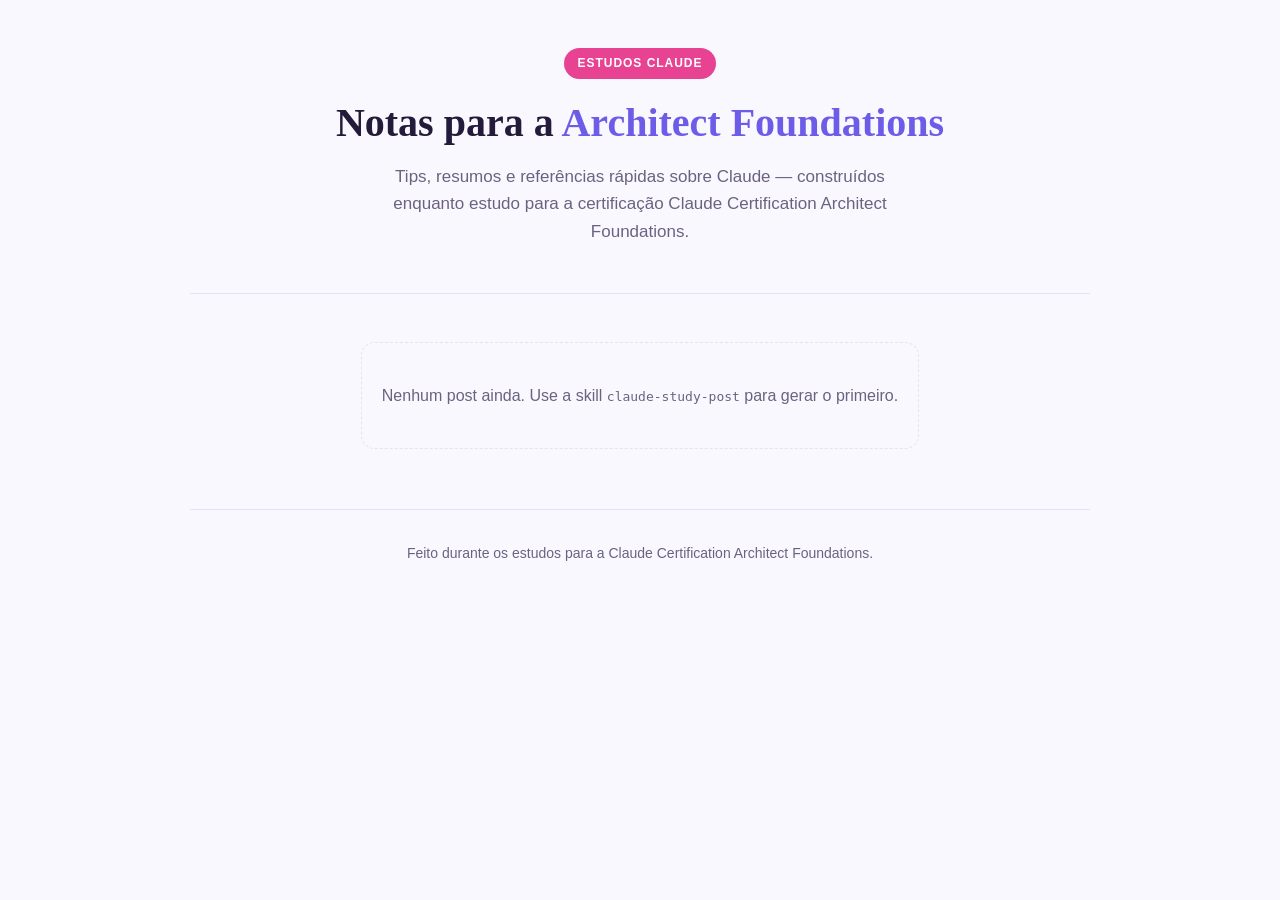
==== docs/index.html @ 21ae0b16 "📄 Add index.html to docs root for Pages" ====
<!DOCTYPE html>
<html lang="pt-BR">
<head>
  <meta charset="UTF-8">
  <meta name="viewport" content="width=device-width, initial-scale=1.0">
  <title>Estudos Claude — Notas para a certificação Architect Foundations</title>
  <meta name="description" content="Tips e resumos de estudo para a certificação Claude Certification Architect Foundations.">
  <link rel="stylesheet" href="assets/style.css">
</head>
<body>

  <div class="hero">
    <span class="tag">Estudos Claude</span>
    <h1>Notas para a <span>Architect Foundations</span></h1>
    <p class="subtitle">
      Tips, resumos e referências rápidas sobre Claude — construídos enquanto estudo para a
      certificação Claude Certification Architect Foundations.
    </p>
  </div>

  <hr class="divider">

  <div class="posts-wrap">
    <!-- POST_CARDS_START -->
    <div class="empty-state">
      Nenhum post ainda. Use a skill <code>claude-study-post</code> para gerar o primeiro.
    </div>
    <!-- POST_CARDS_END -->
  </div>

  <div class="footer">
    Feito durante os estudos para a Claude Certification Architect Foundations.
  </div>

</body>
</html>
---- docs/assets/style.css ----
/* ==========================================================================
   BRAND THEME — Pink / Purple / Blue
   DO NOT change these variables without checking every post that uses them.
   ========================================================================== */
:root {
  --pink: #e84393;
  --pink-dark: #a8296b;
  --purple: #6c5ce7;
  --purple-dark: #4834a8;
  --blue: #4a6cf7;
  --blue-dark: #2c46b0;
  --cream: #faf8ff;
  --card: #ffffff;
  --ink: #241b3a;
  --ink-soft: #6b6280;
  --border: #e7e1f5;
}

* {
  margin: 0;
  padding: 0;
  box-sizing: border-box;
}

body {
  background: var(--cream);
  font-family: -apple-system, BlinkMacSystemFont, "Segoe UI", Inter, sans-serif;
  color: var(--ink);
  padding: 48px 20px 80px;
  line-height: 1.6;
}

a {
  color: var(--purple);
}

/* ---- Hero ---- */
.hero {
  max-width: 720px;
  margin: 0 auto 40px;
  text-align: center;
}

.hero .tag {
  display: inline-block;
  background: var(--pink);
  color: #fff;
  font-size: 12px;
  font-weight: 700;
  letter-spacing: 0.08em;
  text-transform: uppercase;
  padding: 6px 14px;
  border-radius: 999px;
  margin-bottom: 20px;
}

.hero h1 {
  font-family: Georgia, "Times New Roman", serif;
  font-size: 40px;
  line-height: 1.2;
  margin-bottom: 16px;
}

.hero h1 span {
  color: var(--purple);
}

.hero p.subtitle {
  color: var(--ink-soft);
  font-size: 17px;
  max-width: 560px;
  margin: 0 auto 20px;
}

.hero .meta-row {
  display: flex;
  justify-content: center;
  gap: 10px;
  color: var(--ink-soft);
  font-size: 14px;
}

.hero .meta-row .dot::before {
  content: "•";
  margin: 0 4px;
}

/* ---- Divider ---- */
.divider {
  max-width: 900px;
  margin: 48px auto;
  border: none;
  border-top: 1px solid var(--border);
}

/* ---- Section label ---- */
.section-label {
  max-width: 900px;
  margin: 0 auto 24px;
  display: flex;
  align-items: center;
  gap: 14px;
}

.section-label .icon-box {
  width: 44px;
  height: 44px;
  border-radius: 12px;
  background: linear-gradient(135deg, var(--pink), var(--purple));
  display: flex;
  align-items: center;
  justify-content: center;
  font-size: 22px;
  flex-shrink: 0;
}

.section-label h2 {
  font-family: Georgia, "Times New Roman", serif;
  font-size: 24px;
}

.section-label .subtitle {
  color: var(--ink-soft);
  font-size: 14px;
}

/* ---- Card grid ---- */
.card-grid {
  max-width: 900px;
  margin: 0 auto 20px;
  display: grid;
  gap: 16px;
}

.card-grid.cols-1 { grid-template-columns: 1fr; }
.card-grid.cols-2 { grid-template-columns: repeat(2, 1fr); }
.card-grid.cols-3 { grid-template-columns: repeat(3, 1fr); }

@media (max-width: 720px) {
  .card-grid.cols-2,
  .card-grid.cols-3 { grid-template-columns: 1fr; }
}

.card {
  background: var(--card);
  border: 1px solid var(--border);
  border-radius: 14px;
  padding: 22px;
}

.card .icon {
  font-size: 22px;
  margin-bottom: 10px;
  display: block;
}

.card h3 {
  font-size: 17px;
  margin-bottom: 8px;
}

.card p, .card ul {
  color: var(--ink-soft);
  font-size: 14.5px;
}

.card ul {
  padding-left: 18px;
}

.card ol.steps {
  padding-left: 18px;
  color: var(--ink-soft);
  font-size: 14.5px;
}

.card ol.steps li {
  margin-bottom: 6px;
}

.card.dark-card {
  background: linear-gradient(135deg, var(--purple), var(--blue));
  color: #fff;
  border: none;
}

.card.dark-card p, .card.dark-card ul, .card.dark-card h3 {
  color: #fff;
}

.card.callout {
  border-left: 4px solid var(--pink);
  background: #fff5fa;
}

.card.code-card {
  background: var(--ink);
}

/* ---- Code blocks ---- */
.code-block {
  background: var(--ink);
  color: #f1eefc;
  border-radius: 10px;
  padding: 16px;
  font-family: "SFMono-Regular", Consolas, "Liberation Mono", Menlo, monospace;
  font-size: 13px;
  overflow-x: auto;
  white-space: pre;
}

/* ---- Compare table ---- */
.compare-table {
  max-width: 900px;
  margin: 0 auto 20px;
  width: 100%;
  border-collapse: collapse;
  background: var(--card);
  border: 1px solid var(--border);
  border-radius: 12px;
  overflow: hidden;
}

.compare-table th, .compare-table td {
  padding: 12px 16px;
  text-align: left;
  border-bottom: 1px solid var(--border);
  font-size: 14px;
}

.compare-table th {
  background: linear-gradient(135deg, var(--pink), var(--blue));
  color: #fff;
  font-weight: 600;
}

.compare-table tr:last-child td {
  border-bottom: none;
}

/* ---- Badges ---- */
.badges {
  display: flex;
  flex-wrap: wrap;
  gap: 8px;
  max-width: 900px;
  margin: 0 auto 20px;
}

.badge {
  background: var(--border);
  color: var(--purple-dark);
  font-size: 12.5px;
  font-weight: 600;
  padding: 5px 12px;
  border-radius: 999px;
}

/* ---- Footer ---- */
.footer {
  max-width: 900px;
  margin: 60px auto 0;
  text-align: center;
  color: var(--ink-soft);
  font-size: 14px;
  border-top: 1px solid var(--border);
  padding-top: 32px;
}

.footer a {
  font-weight: 600;
  text-decoration: none;
}

/* ---- Post cards (index page) ---- */
.posts-wrap {
  max-width: 900px;
  margin: 0 auto;
  display: grid;
  gap: 18px;
}

.post-card {
  display: block;
  text-decoration: none;
  color: var(--ink);
  background: var(--card);
  border: 1px solid var(--border);
  border-radius: 14px;
  overflow: hidden;
  transition: transform 0.15s ease, box-shadow 0.15s ease;
}

.post-card:hover {
  transform: translateY(-2px);
  box-shadow: 0 8px 24px rgba(108, 92, 231, 0.15);
}

.post-card .accent-bar {
  height: 6px;
  background: linear-gradient(90deg, var(--pink), var(--purple), var(--blue));
}

.post-card .post-card-body {
  padding: 20px 22px;
}

.post-card .tag {
  display: inline-block;
  background: var(--pink);
  color: #fff;
  font-size: 11px;
  font-weight: 700;
  letter-spacing: 0.06em;
  text-transform: uppercase;
  padding: 4px 10px;
  border-radius: 999px;
  margin-bottom: 10px;
}

.post-card h2 {
  font-family: Georgia, "Times New Roman", serif;
  font-size: 20px;
  margin-bottom: 8px;
}

.post-card p.excerpt {
  color: var(--ink-soft);
  font-size: 14px;
  margin-bottom: 10px;
}

.post-card .meta-row {
  color: var(--ink-soft);
  font-size: 13px;
  display: flex;
  gap: 8px;
}

.post-card .meta-row .dot::before {
  content: "•";
  margin: 0 2px;
}

.empty-state {
  max-width: 900px;
  margin: 0 auto;
  text-align: center;
  color: var(--ink-soft);
  padding: 40px 20px;
  border: 1px dashed var(--border);
  border-radius: 14px;
}
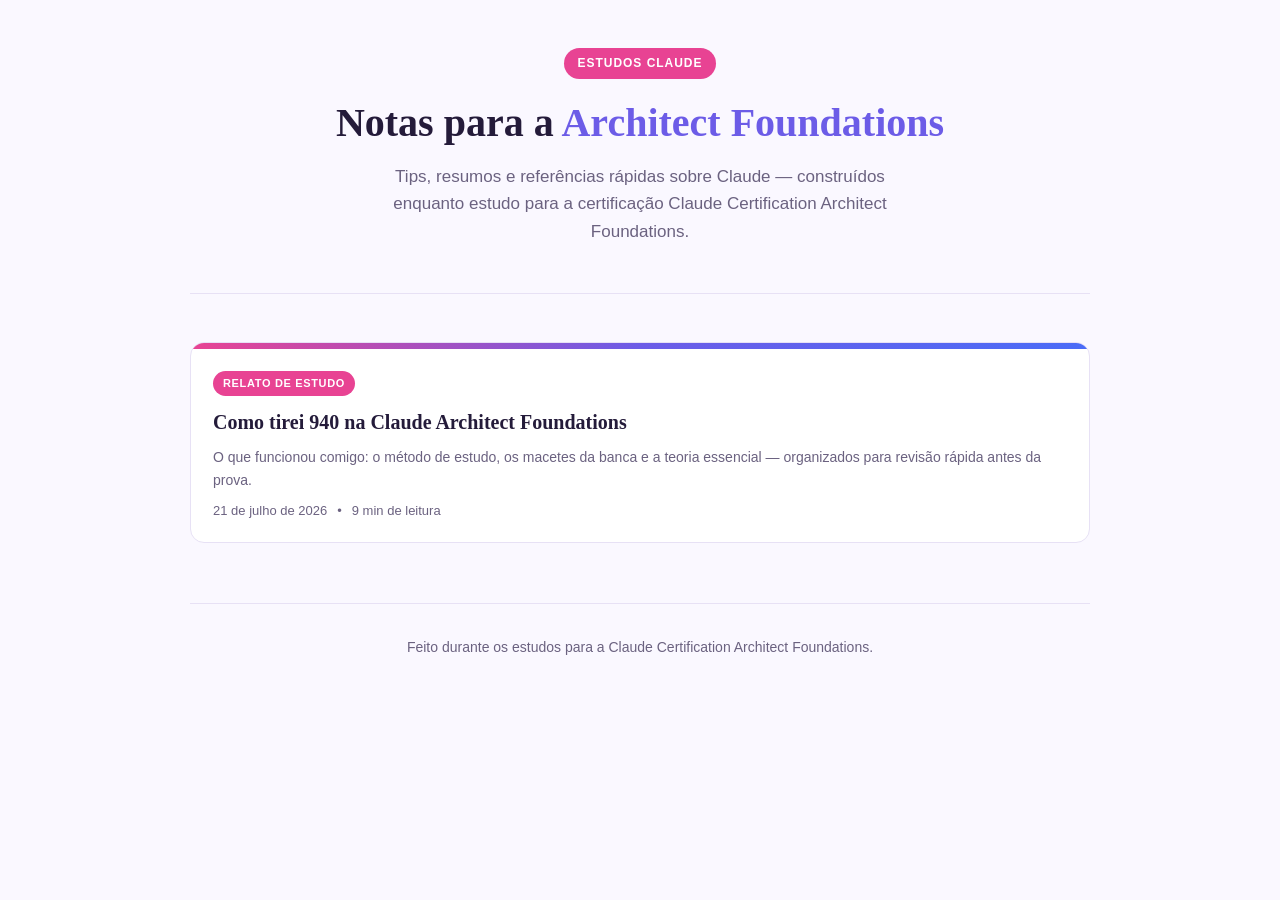
==== commit 761f79f8: ":pencil2: Add study post about Architect Foundations certification" ====
--- a/docs/index.html
+++ b/docs/index.html
@@ -22,9 +22,22 @@
 
   <div class="posts-wrap">
     <!-- POST_CARDS_START -->
-    <div class="empty-state">
-      Nenhum post ainda. Use a skill <code>claude-study-post</code> para gerar o primeiro.
-    </div>
+    <a class="post-card" href="posts/2026-07-21-como-passei-architect-foundations.html">
+      <div class="accent-bar"></div>
+      <div class="post-card-body">
+        <span class="tag">Relato de estudo</span>
+        <h2>Como tirei 940 na Claude Architect Foundations</h2>
+        <p class="excerpt">
+          O que funcionou comigo: o método de estudo, os macetes da banca e a teoria essencial —
+          organizados para revisão rápida antes da prova.
+        </p>
+        <div class="meta-row">
+          <span>21 de julho de 2026</span>
+          <span class="dot"></span>
+          <span>9 min de leitura</span>
+        </div>
+      </div>
+    </a>
     <!-- POST_CARDS_END -->
   </div>
 
--- a/docs/assets/style.css
+++ b/docs/assets/style.css
@@ -188,6 +188,12 @@
   color: #fff;
 }
 
+.card.dark-card a {
+  color: #fff;
+  text-decoration: underline;
+  text-underline-offset: 2px;
+}
+
 .card.callout {
   border-left: 4px solid var(--pink);
   background: #fff5fa;
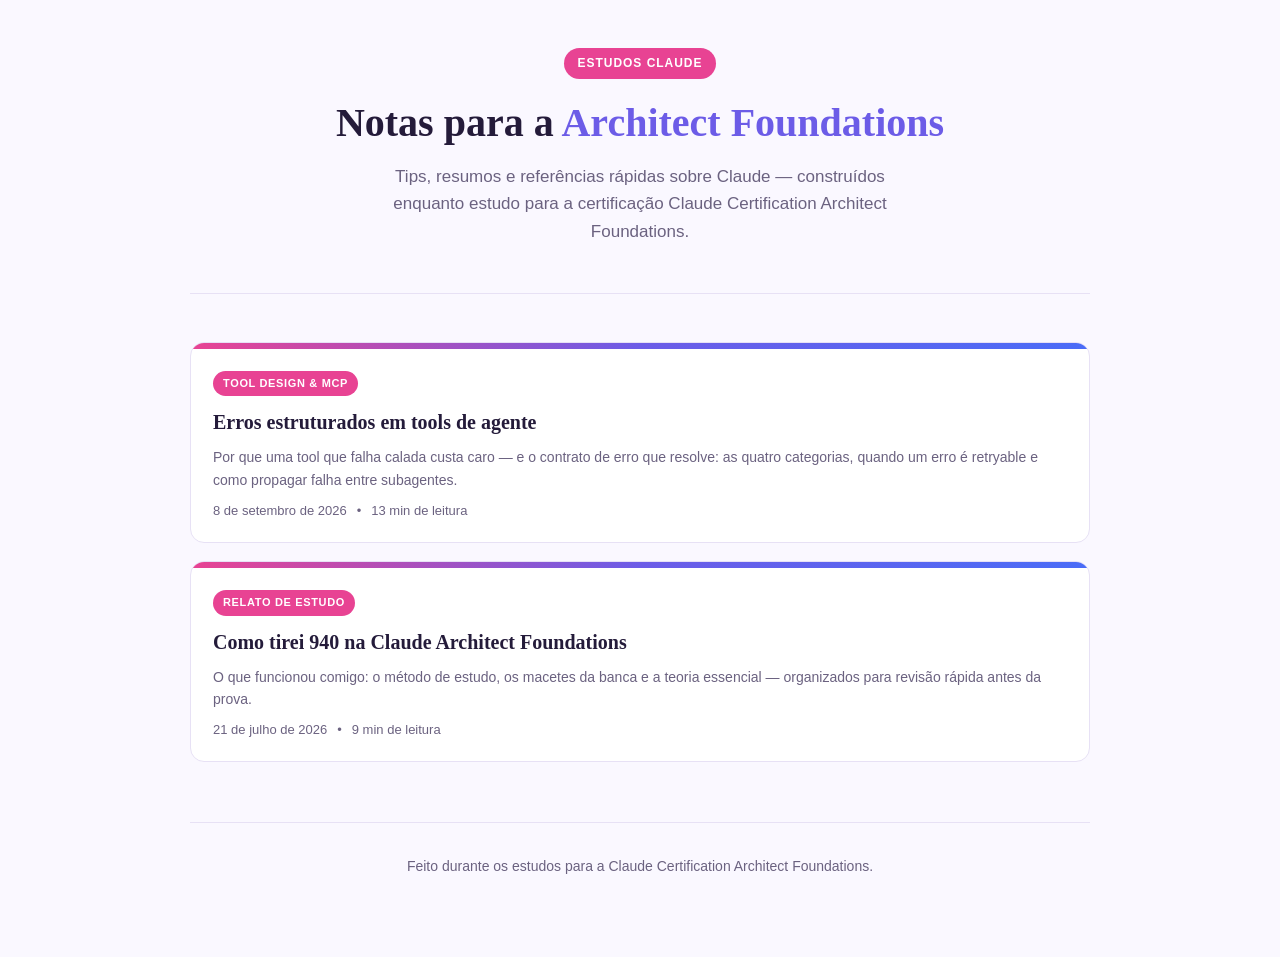
==== commit 308275ff: "feat(post): abre e fecha o post de erros estruturados em tools Adiciona introdução em prosa após o h" ====
--- a/docs/index.html
+++ b/docs/index.html
@@ -22,6 +22,22 @@
 
   <div class="posts-wrap">
     <!-- POST_CARDS_START -->
+    <a class="post-card" href="posts/2026-09-08-erros-estruturados-em-tools.html">
+      <div class="accent-bar"></div>
+      <div class="post-card-body">
+        <span class="tag">Tool Design &amp; MCP</span>
+        <h2>Erros estruturados em tools de agente</h2>
+        <p class="excerpt">
+          Por que uma tool que falha calada custa caro — e o contrato de erro que resolve: as
+          quatro categorias, quando um erro é retryable e como propagar falha entre subagentes.
+        </p>
+        <div class="meta-row">
+          <span>8 de setembro de 2026</span>
+          <span class="dot"></span>
+          <span>13 min de leitura</span>
+        </div>
+      </div>
+    </a>
     <a class="post-card" href="posts/2026-07-21-como-passei-architect-foundations.html">
       <div class="accent-bar"></div>
       <div class="post-card-body">
--- a/docs/assets/style.css
+++ b/docs/assets/style.css
@@ -150,12 +150,16 @@
 
 .card .icon {
   font-size: 22px;
-  margin-bottom: 10px;
-  display: block;
+  display: inline-block;
+  vertical-align: middle;
+  margin-right: 8px;
+  margin-bottom: 8px;
 }
 
 .card h3 {
   font-size: 17px;
+  display: inline-block;
+  vertical-align: middle;
   margin-bottom: 8px;
 }
 
@@ -357,3 +361,16 @@
   border: 1px dashed var(--border);
   border-radius: 14px;
 }
+
+/* ---- Language switch ---- */
+.lang-switch {
+  max-width: 720px;
+  margin: 16px auto 0;
+  text-align: center;
+  font-size: 14px;
+}
+
+.lang-switch a {
+  font-weight: 600;
+  text-decoration: none;
+}
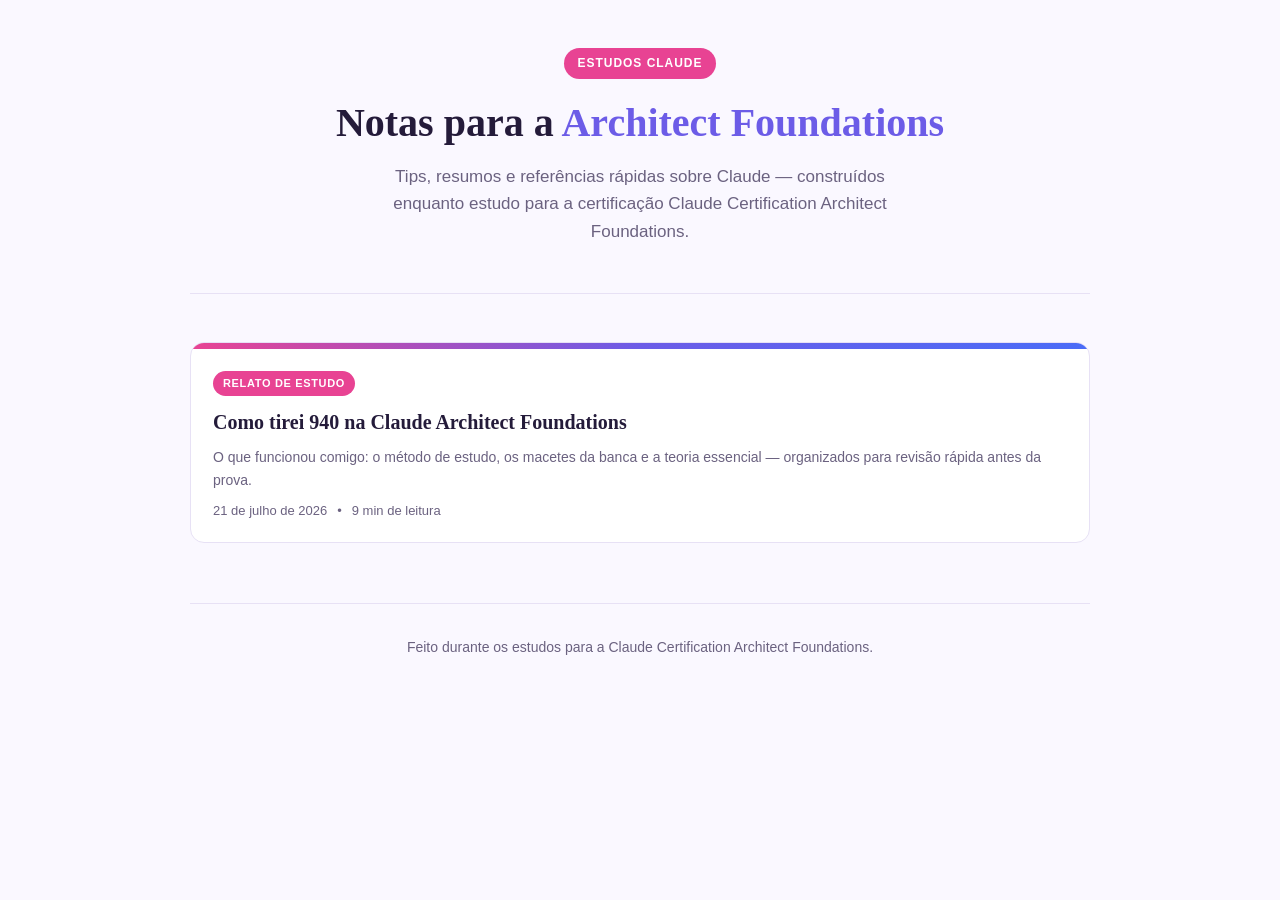
==== commit 2bd950c6: "Merge branch 'main' of github.com:aime-n/101-study-guide" ====
--- a/docs/index.html
+++ b/docs/index.html
@@ -22,22 +22,6 @@
 
   <div class="posts-wrap">
     <!-- POST_CARDS_START -->
-    <a class="post-card" href="posts/2026-09-08-erros-estruturados-em-tools.html">
-      <div class="accent-bar"></div>
-      <div class="post-card-body">
-        <span class="tag">Tool Design &amp; MCP</span>
-        <h2>Erros estruturados em tools de agente</h2>
-        <p class="excerpt">
-          Por que uma tool que falha calada custa caro — e o contrato de erro que resolve: as
-          quatro categorias, quando um erro é retryable e como propagar falha entre subagentes.
-        </p>
-        <div class="meta-row">
-          <span>8 de setembro de 2026</span>
-          <span class="dot"></span>
-          <span>13 min de leitura</span>
-        </div>
-      </div>
-    </a>
     <a class="post-card" href="posts/2026-07-21-como-passei-architect-foundations.html">
       <div class="accent-bar"></div>
       <div class="post-card-body">
--- a/docs/assets/style.css
+++ b/docs/assets/style.css
@@ -150,16 +150,12 @@
 
 .card .icon {
   font-size: 22px;
-  display: inline-block;
-  vertical-align: middle;
-  margin-right: 8px;
-  margin-bottom: 8px;
+  margin-bottom: 10px;
+  display: block;
 }
 
 .card h3 {
   font-size: 17px;
-  display: inline-block;
-  vertical-align: middle;
   margin-bottom: 8px;
 }
 
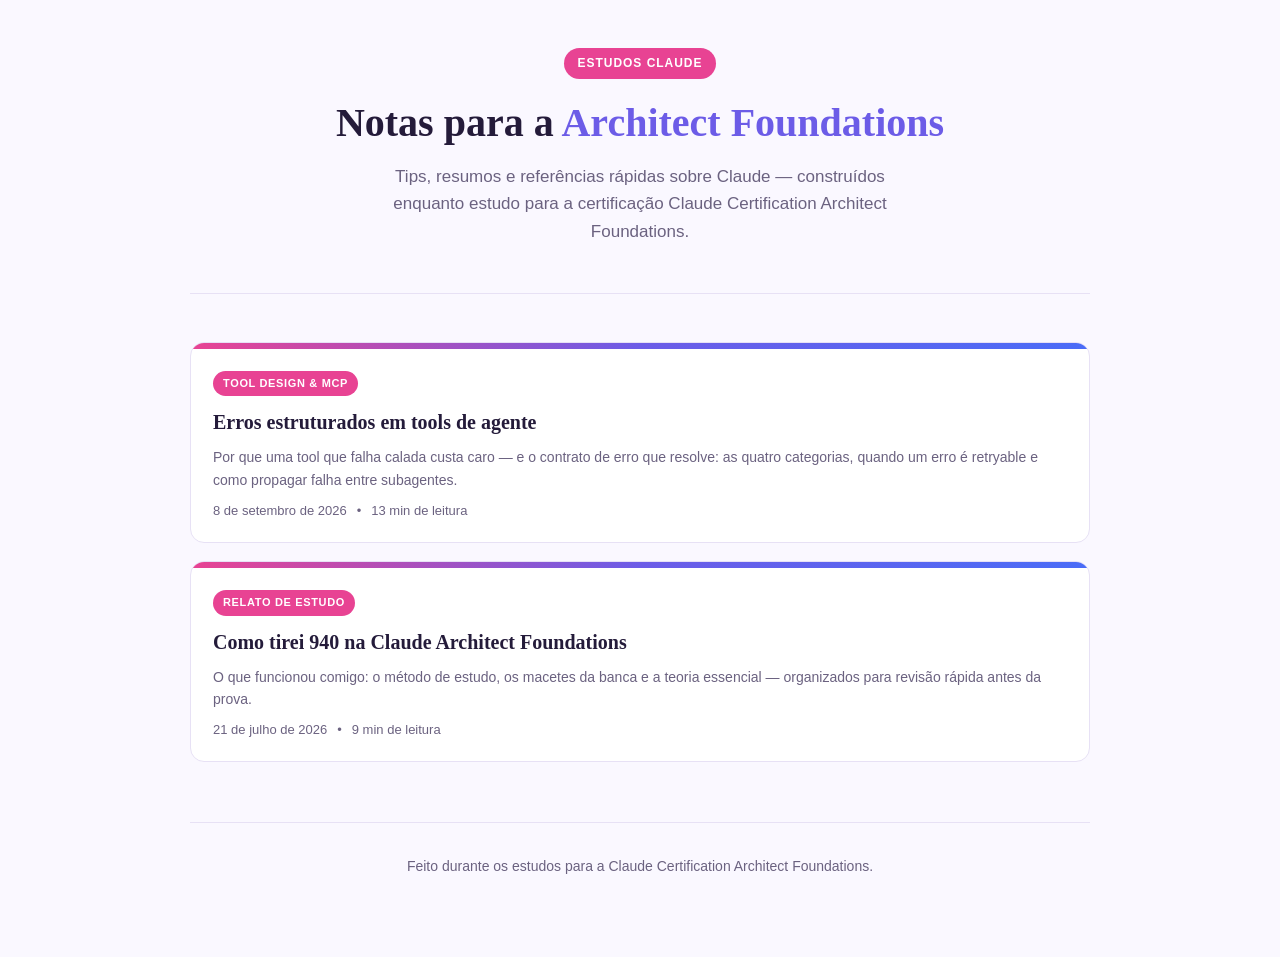
==== commit 5dfa5fdb: "Merge branch 'scratch'" ====
--- a/docs/index.html
+++ b/docs/index.html
@@ -22,6 +22,22 @@
 
   <div class="posts-wrap">
     <!-- POST_CARDS_START -->
+    <a class="post-card" href="posts/2026-09-08-erros-estruturados-em-tools.html">
+      <div class="accent-bar"></div>
+      <div class="post-card-body">
+        <span class="tag">Tool Design &amp; MCP</span>
+        <h2>Erros estruturados em tools de agente</h2>
+        <p class="excerpt">
+          Por que uma tool que falha calada custa caro — e o contrato de erro que resolve: as
+          quatro categorias, quando um erro é retryable e como propagar falha entre subagentes.
+        </p>
+        <div class="meta-row">
+          <span>8 de setembro de 2026</span>
+          <span class="dot"></span>
+          <span>13 min de leitura</span>
+        </div>
+      </div>
+    </a>
     <a class="post-card" href="posts/2026-07-21-como-passei-architect-foundations.html">
       <div class="accent-bar"></div>
       <div class="post-card-body">
--- a/docs/assets/style.css
+++ b/docs/assets/style.css
@@ -150,12 +150,16 @@
 
 .card .icon {
   font-size: 22px;
-  margin-bottom: 10px;
-  display: block;
+  display: inline-block;
+  vertical-align: middle;
+  margin-right: 8px;
+  margin-bottom: 8px;
 }
 
 .card h3 {
   font-size: 17px;
+  display: inline-block;
+  vertical-align: middle;
   margin-bottom: 8px;
 }
 
